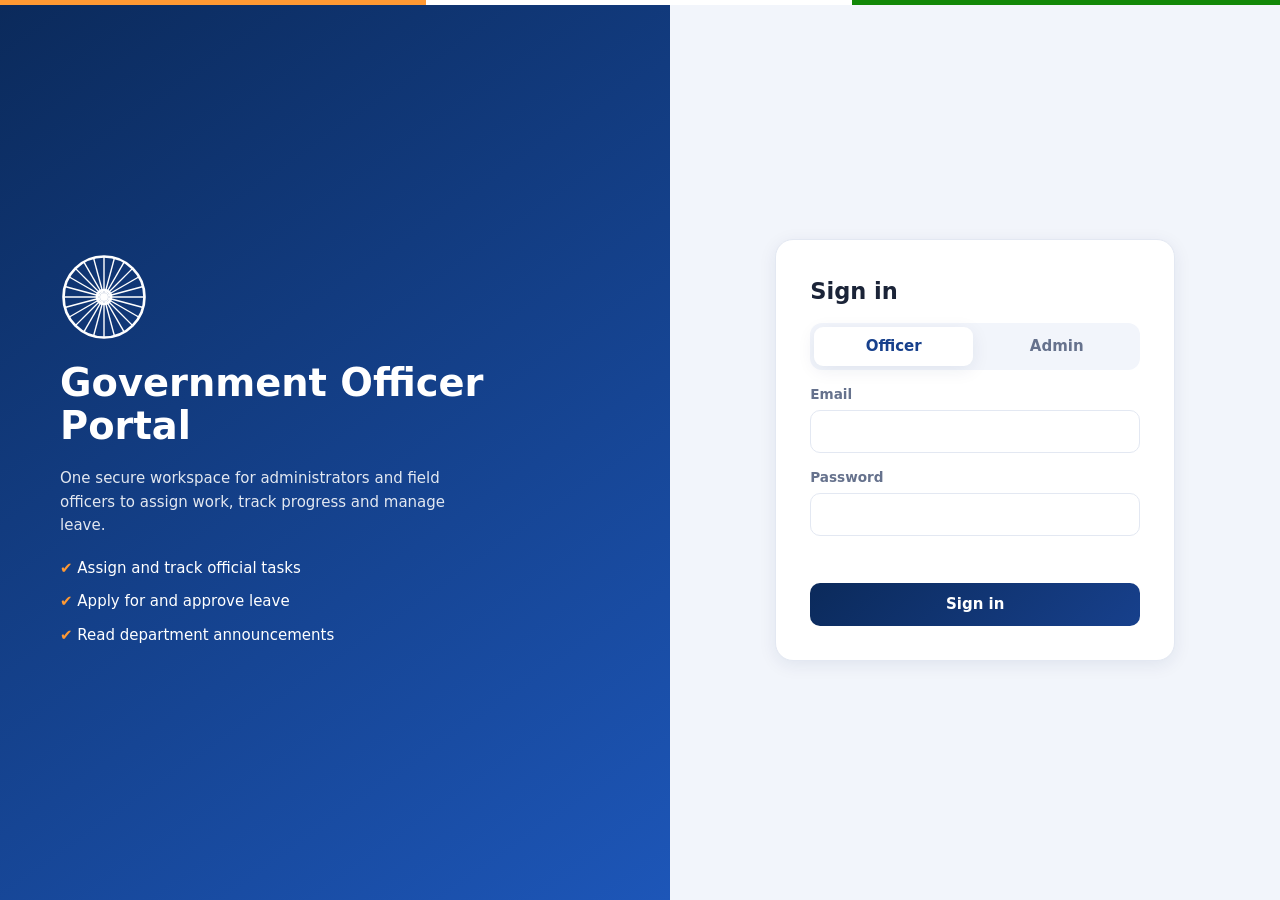
==== public/index.html @ b5bf5f7b "Government Officer Portal: admin and officer dashboards" ====
<!DOCTYPE html>
<html lang="en">
<head>
<meta charset="UTF-8">
<meta name="viewport" content="width=device-width, initial-scale=1, viewport-fit=cover">
<title>Government Officer Portal</title>
<link rel="stylesheet" href="style.css">
</head>
<body>
<div class="flag"></div>

<section id="login" class="login">
  <div class="hero">
    <svg class="wheel" viewBox="0 0 100 100" aria-hidden="true"></svg>
    <h1>Government Officer Portal</h1>
    <p>One secure workspace for administrators and field officers to assign work, track progress and manage leave.</p>
    <ul><li>Assign and track official tasks</li><li>Apply for and approve leave</li><li>Read department announcements</li></ul>
  </div>
  <form id="loginForm" class="box">
    <h2>Sign in</h2>
    <div class="tabs" id="roleTabs">
      <button type="button" class="on" data-r="officer">Officer</button>
      <button type="button" data-r="admin">Admin</button>
    </div>
    <label>Email<input name="email" type="email" required autocomplete="off"></label>
    <label>Password<input name="password" type="password" required autocomplete="new-password"></label>
    <p id="err" class="err" role="alert"></p>
    <button class="btn">Sign in</button>
    <p class="demo" id="demoNote" hidden>Preview mode: no server needed, and changes are saved only in this browser. Try admin@gov.in / Admin@123 or officer@gov.in / Officer@123.</p>
  </form>
</section>

<div id="app" hidden>
  <aside id="side"></aside>
  <main>
    <header class="top"><button class="btn ghost sm" id="burger" aria-label="Menu">Menu</button><h2 id="title"></h2><span id="date"></span></header>
    <div id="view"></div>
  </main>
</div>
<div id="modal" class="overlay" hidden></div>
<div id="toast"></div>
<script src="script.js"></script>
</body>
</html>
---- public/style.css ----
:root{--navy:#0b2a5b;--navy2:#17408c;--saf:#ff9933;--grn:#138808;--bg:#f2f5fb;--card:#fff;--tx:#1b2438;--mu:#66728d;--bd:#e3e8f2;--sh:0 4px 18px rgba(11,42,91,.08);box-sizing:border-box;padding-top:env(safe-area-inset-top,0px);padding-bottom:env(safe-area-inset-bottom,0px)}
@media(prefers-color-scheme:dark){:root:not([data-theme="light"]){--bg:#0e1424;--card:#172038;--tx:#e8ecf6;--mu:#98a4c0;--bd:#27324f;--sh:none}}
:root[data-theme="dark"]{--bg:#0e1424;--card:#172038;--tx:#e8ecf6;--mu:#98a4c0;--bd:#27324f;--sh:none}
html{scroll-padding-top:env(safe-area-inset-top,0px)}
*{box-sizing:border-box}[hidden]{display:none!important}
body{margin:0;font:15px/1.55 system-ui,-apple-system,"Segoe UI",Roboto,sans-serif;background:var(--bg);color:var(--tx)}
h1,h2,h3,p{margin:0}
button,input,select,textarea{font:inherit;color:inherit}
:focus-visible{outline:3px solid var(--saf);outline-offset:2px}
.flag{position:fixed;top:0;left:0;right:0;height:5px;z-index:300;background:linear-gradient(90deg,var(--saf) 33.3%,#fff 33.3% 66.6%,var(--grn) 66.6%)}

/* login */
.login{display:grid;grid-template-columns:1.1fr 1fr;min-height:100vh}
.hero{background:linear-gradient(145deg,var(--navy),#1d56b8);color:#fff;padding:60px;display:flex;flex-direction:column;justify-content:center;gap:20px}
.hero h1{font-size:2.4rem;line-height:1.12;max-width:440px}
.hero p{opacity:.88;max-width:430px}
.hero ul{list-style:none;padding:0;margin:0;display:grid;gap:10px}
.hero li:before{content:"\2714  ";color:var(--saf)}
.wheel{width:88px;height:88px;stroke:#fff;fill:none;animation:spin 60s linear infinite}
@keyframes spin{to{transform:rotate(360deg)}}
@media(prefers-reduced-motion:reduce){.wheel{animation:none}}
.box{align-self:center;justify-self:center;width:min(400px,92%);background:var(--card);padding:34px;border-radius:18px;box-shadow:var(--sh);border:1px solid var(--bd);display:grid;gap:14px;margin:30px 0}
label{display:grid;gap:5px;font-size:.85rem;color:var(--mu);font-weight:600}
input,select,textarea{padding:10px 12px;border:1px solid var(--bd);border-radius:10px;background:var(--card);width:100%}
textarea{min-height:80px;resize:vertical}
.tabs{display:flex;background:var(--bg);padding:4px;border-radius:12px;gap:4px}
.tabs button{flex:1;border:0;background:none;padding:8px;border-radius:9px;cursor:pointer;font-weight:600;color:var(--mu)}
.tabs .on{background:var(--card);color:var(--navy2);box-shadow:var(--sh)}
.btn{background:linear-gradient(135deg,var(--navy),var(--navy2));color:#fff;border:0;padding:10px 18px;border-radius:10px;cursor:pointer;font-weight:600}
.btn:hover{filter:brightness(1.12)}
.btn.ghost{background:none;border:1px solid var(--bd);color:var(--tx)}
.btn.sm{padding:5px 11px;font-size:.82rem}
.btn.danger{background:#d63c3c}.btn.ok{background:var(--grn)}
.err{color:#d63c3c;min-height:1.3em;font-size:.88rem}
.hint{font-size:.78rem;color:var(--mu)}
.demo{background:#fff3d6;color:#6b4300;padding:8px 12px;border-radius:8px;font-size:.8rem}

/* app shell */
#app{display:flex;min-height:100vh;padding-top:5px}
aside{width:252px;flex:none;background:linear-gradient(180deg,var(--navy),#0a1f45);color:#fff;position:sticky;top:5px;height:calc(100vh - 5px);display:flex;flex-direction:column;padding:22px 14px;z-index:60}
.brand{display:flex;gap:10px;align-items:center;font-weight:700;margin:0 8px 26px;line-height:1.2}
.brand small{display:block;font-weight:400;font-size:.76rem;color:var(--saf)}
.nv{display:flex;gap:12px;width:100%;padding:11px 14px;border:0;background:none;color:#cfd8ee;border-radius:10px;cursor:pointer;text-align:left;margin-bottom:4px}
.nv:hover,.nv.on{background:rgba(255,255,255,.12);color:#fff}
.nv.on{box-shadow:inset 3px 0 var(--saf)}
.me{margin-top:auto;padding:14px;background:rgba(255,255,255,.08);border-radius:12px;display:grid;gap:4px}
.me small{color:#b9c6e4}.me .btn{margin-top:8px;color:#fff;border-color:rgba(255,255,255,.3)}
main{flex:1;min-width:0}
.top{display:flex;align-items:center;gap:14px;padding:16px 28px;background:var(--card);border-bottom:1px solid var(--bd);position:sticky;top:5px;z-index:40}
#date{margin-left:auto;color:var(--mu);font-size:.85rem}
#burger{display:none}
#view{padding:26px 28px;display:grid;gap:20px;align-content:start}

/* content */
.hello{background:linear-gradient(120deg,var(--navy),var(--navy2));color:#fff;padding:24px 28px;border-radius:16px;border-bottom:4px solid var(--saf)}
.hello p{opacity:.85;margin-top:4px}
.grid4{display:grid;grid-template-columns:repeat(auto-fit,minmax(200px,1fr));gap:16px}
.grid2{display:grid;grid-template-columns:repeat(auto-fit,minmax(300px,1fr));gap:16px}
.stat{background:var(--card);border:1px solid var(--bd);box-shadow:var(--sh);border-radius:14px;padding:18px;display:flex;gap:14px;align-items:center}
.stat b{display:block;font-size:1.7rem;line-height:1.1}.stat small{color:var(--mu)}
.ic{width:48px;height:48px;border-radius:14px;display:grid;place-items:center;font-size:1.4rem}
.c1 .ic{background:#dfeaff}.c2 .ic{background:#ffeed8}.c3 .ic{background:#dcf5e0}.c4 .ic{background:#fde3e3}
.card{background:var(--card);border:1px solid var(--bd);box-shadow:var(--sh);border-radius:14px;padding:20px}
.card h3{margin-bottom:12px}
.bar{display:grid;grid-template-columns:92px 1fr 30px;gap:10px;align-items:center;margin:12px 0}
.bar div{background:var(--bg);height:11px;border-radius:9px;overflow:hidden}
.bar i{display:block;height:100%;border-radius:9px;transition:width .6s}
.bp{background:var(--saf)}.bi{background:#3b82f6}.bc{background:var(--grn)}
.note{border-left:3px solid var(--saf);padding-left:12px;margin:12px 0}
.note p{margin:3px 0}.note small,.muted{color:var(--mu)}
.pad{padding:16px 4px}
.bar-top{display:flex;justify-content:space-between;align-items:center;gap:12px;flex-wrap:wrap}
.search{max-width:300px}
.chips{display:flex;gap:8px;flex-wrap:wrap}
.chip{border:1px solid var(--bd);background:var(--card);padding:6px 14px;border-radius:20px;cursor:pointer}
.chip.on{background:var(--navy2);color:#fff;border-color:var(--navy2)}
.tw{overflow-x:auto}
table{width:100%;border-collapse:collapse}
th{text-align:left;color:var(--mu);font-size:.8rem;font-weight:600;padding:8px 10px}
td{padding:12px 10px;border-top:1px solid var(--bd);vertical-align:middle}
td select{padding:6px 8px;width:auto}
.d{display:block;color:var(--mu);font-size:.82rem;max-width:300px}
.badge{padding:3px 11px;border-radius:20px;font-size:.76rem;font-weight:700;white-space:nowrap}
.pending,.medium{background:#fff0d4;color:#8a4b00}.in-progress{background:#dde9ff;color:#1c47a8}
.completed,.approved,.low{background:#d9f4de;color:#0b6120}.rejected,.high{background:#fde0e0;color:#a82020}
.prof{display:flex;gap:20px;align-items:center}
.av{width:72px;height:72px;border-radius:50%;background:linear-gradient(135deg,var(--saf),#ffb866);display:grid;place-items:center;font-size:2rem;font-weight:700;color:var(--navy)}
.overlay{position:fixed;inset:0;background:rgba(8,15,35,.55);display:flex;align-items:center;justify-content:center;z-index:400}
.dlg{background:var(--card);width:min(460px,92%);padding:26px;border-radius:16px;display:grid;gap:12px;max-height:90vh;overflow:auto}
.row.end{display:flex;justify-content:flex-end;gap:10px;margin-top:6px}
#toast{position:fixed;right:18px;bottom:calc(18px + env(safe-area-inset-bottom,0px));display:grid;gap:8px;z-index:500}
.t{background:var(--navy);color:#fff;padding:12px 18px;border-radius:10px;box-shadow:0 6px 20px rgba(0,0,0,.25);border-left:4px solid var(--grn)}
.t.bad{border-color:#e24b4b}

@media(max-width:860px){
  .login{grid-template-columns:1fr}.hero{padding:34px 24px}
  aside{position:fixed;left:0;top:5px;transform:translateX(-100%);transition:transform .25s}
  aside.open{transform:none}
  #burger{display:inline-block}#date{display:none}
  #view{padding:16px}.top{padding:12px 16px}
}
.stk{display:flex;height:12px;min-width:160px;border-radius:9px;overflow:hidden;background:var(--bg)}
.stk i{display:block}
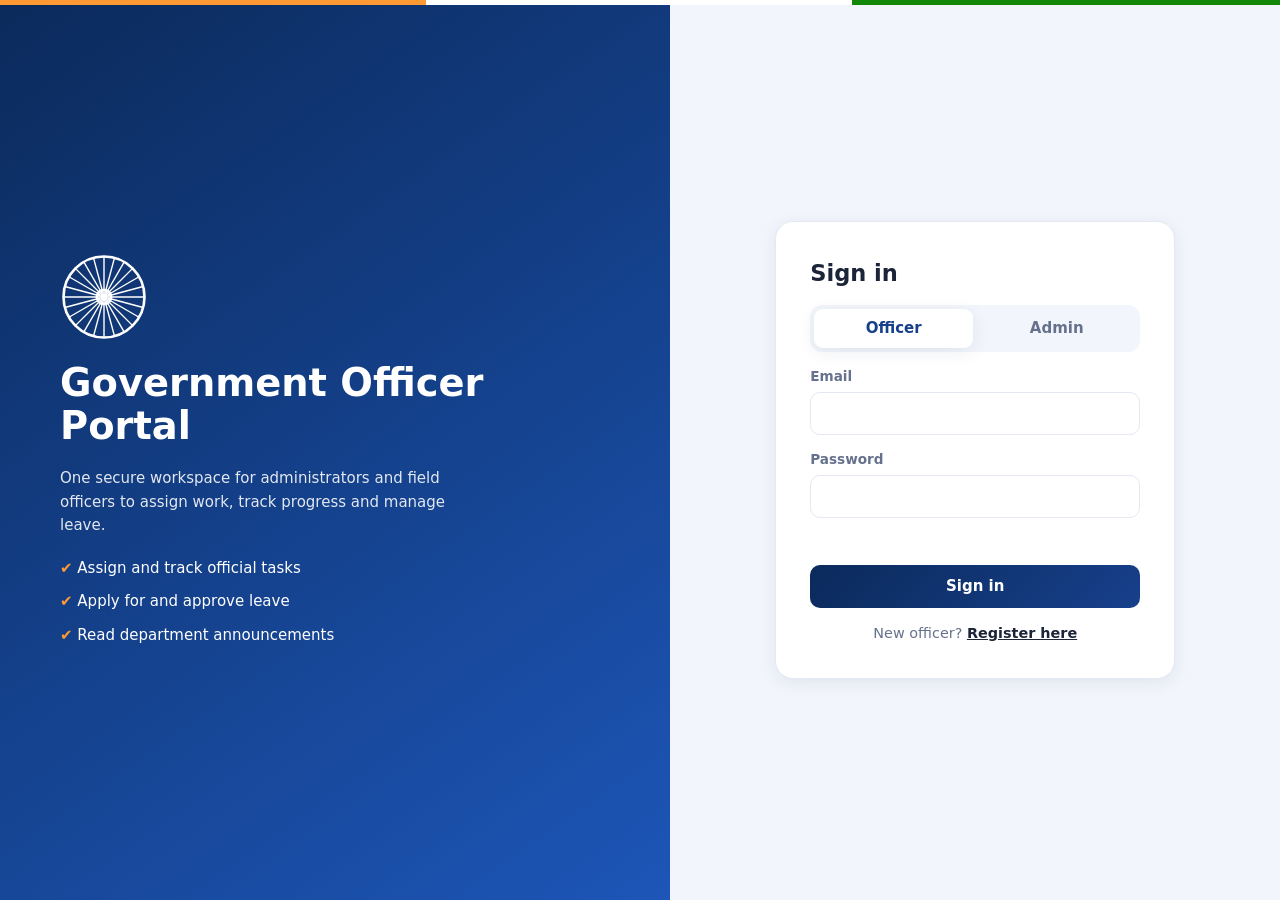
==== commit afaebdf7: "Add  file of web" ====
--- a/public/index.html
+++ b/public/index.html
@@ -25,7 +25,9 @@
     <label>Email<input name="email" type="email" required autocomplete="off"></label>
     <label>Password<input name="password" type="password" required autocomplete="new-password"></label>
     <p id="err" class="err" role="alert"></p>
+    <p id="info" class="info" role="status"></p>
     <button class="btn">Sign in</button>
+    <p class="reg">New officer? <a href="#" id="regLink">Register here</a></p>
     <p class="demo" id="demoNote" hidden>Preview mode: no server needed, and changes are saved only in this browser. Try admin@gov.in / Admin@123 or officer@gov.in / Officer@123.</p>
   </form>
 </section>
--- a/public/style.css
+++ b/public/style.css
@@ -18,7 +18,7 @@
 .hero li:before{content:"\2714  ";color:var(--saf)}
 .wheel{width:88px;height:88px;stroke:#fff;fill:none;animation:spin 60s linear infinite}
 @keyframes spin{to{transform:rotate(360deg)}}
-@media(prefers-reduced-motion:reduce){.wheel{animation:none}}
+@media(prefers-reduced-motion:reduce){.wheel{animation:spin 60s linear infinite }}
 .box{align-self:center;justify-self:center;width:min(400px,92%);background:var(--card);padding:34px;border-radius:18px;box-shadow:var(--sh);border:1px solid var(--bd);display:grid;gap:14px;margin:30px 0}
 label{display:grid;gap:5px;font-size:.85rem;color:var(--mu);font-weight:600}
 input,select,textarea{padding:10px 12px;border:1px solid var(--bd);border-radius:10px;background:var(--card);width:100%}
@@ -30,7 +30,7 @@
 .btn:hover{filter:brightness(1.12)}
 .btn.ghost{background:none;border:1px solid var(--bd);color:var(--tx)}
 .btn.sm{padding:5px 11px;font-size:.82rem}
-.btn.danger{background:#d63c3c}.btn.ok{background:var(--grn)}
+.btn.danger{background:#d63c3c;padding : 5px 19px;margin-top: 6px}.btn.ok{background:var(--grn)}
 .err{color:#d63c3c;min-height:1.3em;font-size:.88rem}
 .hint{font-size:.78rem;color:var(--mu)}
 .demo{background:#fff3d6;color:#6b4300;padding:8px 12px;border-radius:8px;font-size:.8rem}
@@ -99,5 +99,13 @@
   #burger{display:inline-block}#date{display:none}
   #view{padding:16px}.top{padding:12px 16px}
 }
+
 .stk{display:flex;height:12px;min-width:160px;border-radius:9px;overflow:hidden;background:var(--bg)}
 .stk i{display:block}
+.acts{display:flex;gap:6px;flex-wrap:nowrap}
+.acts .btn{white-space:nowrap}
+.info{color:var(--grn);font-size:.88rem}
+.info:empty{display:none}
+.reg{text-align:center;font-size:.9rem;color:var(--mu)}
+.reg a{color:var(--tx);font-weight:600;text-decoration:underline}
+.nv .cnt{margin-left:auto;background:var(--saf);color:#fff;border-radius:10px;padding:0 8px;font-size:.75rem;font-weight:700}
